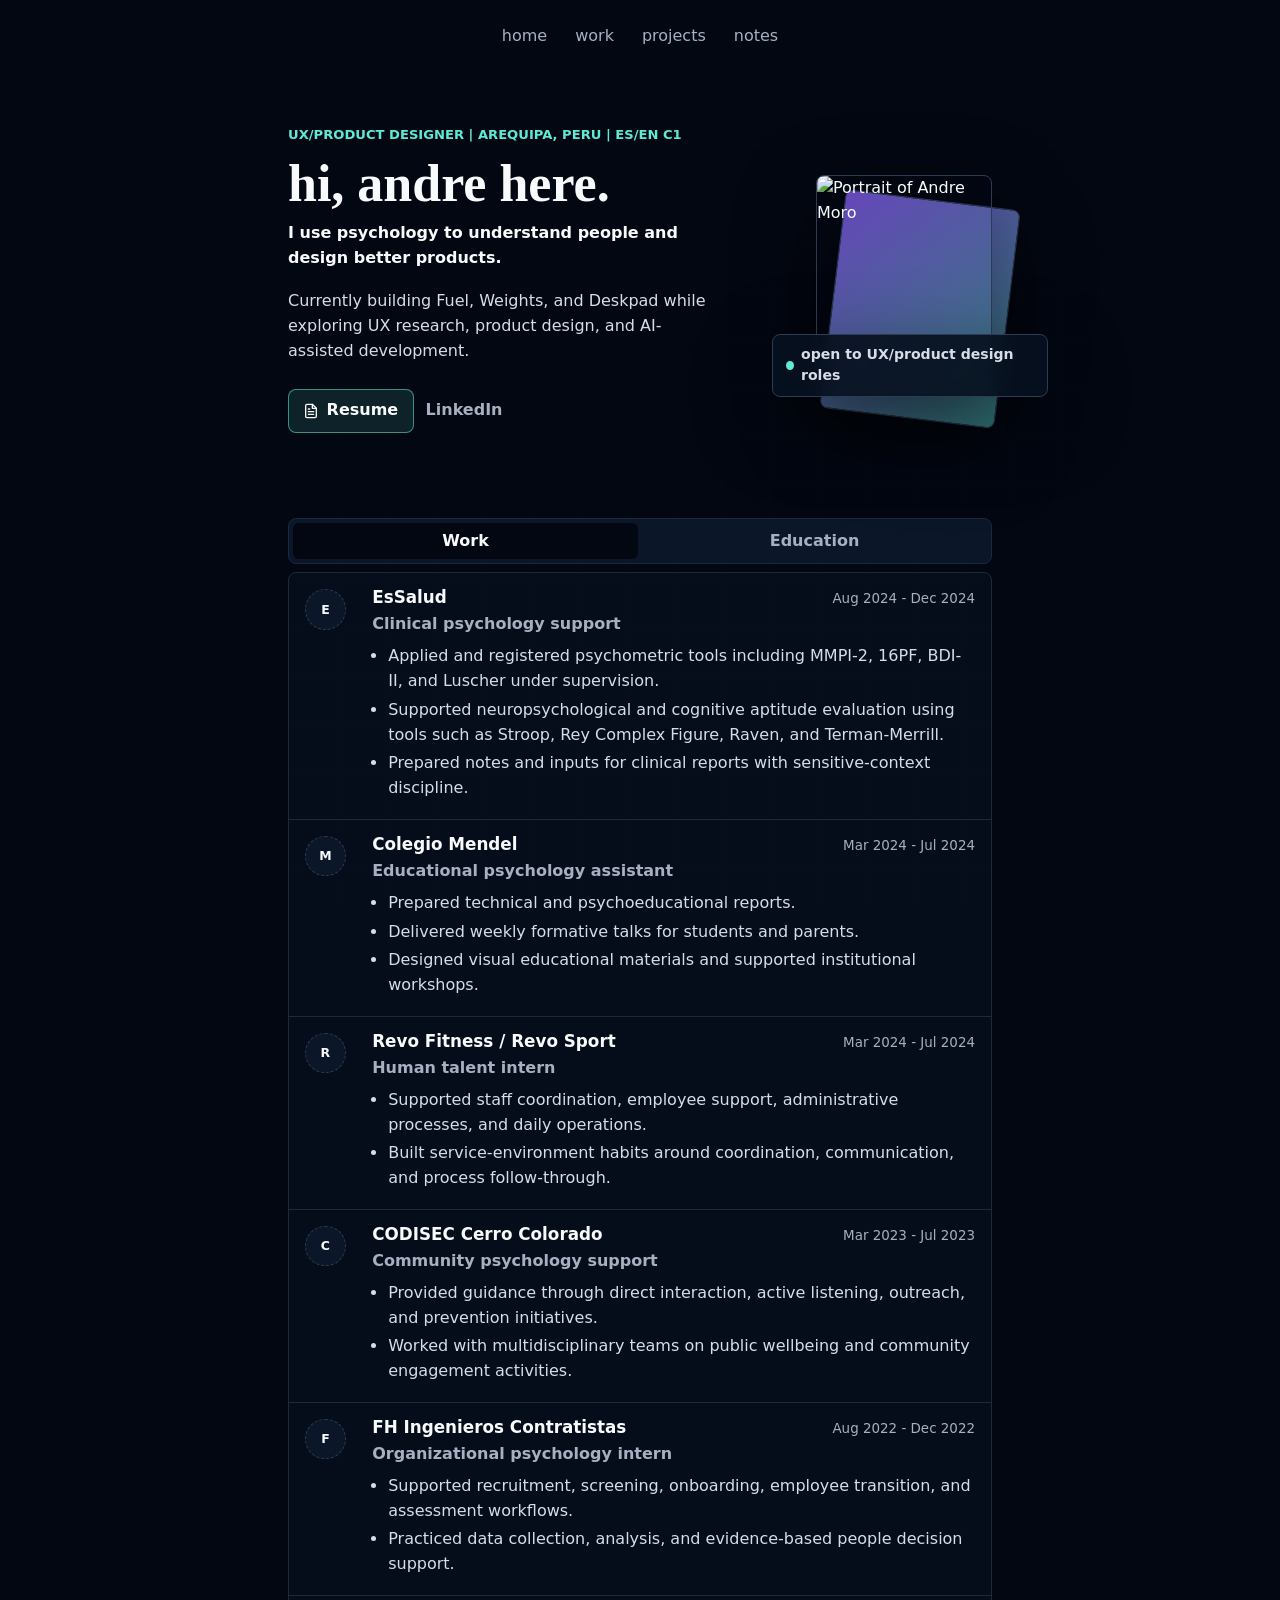
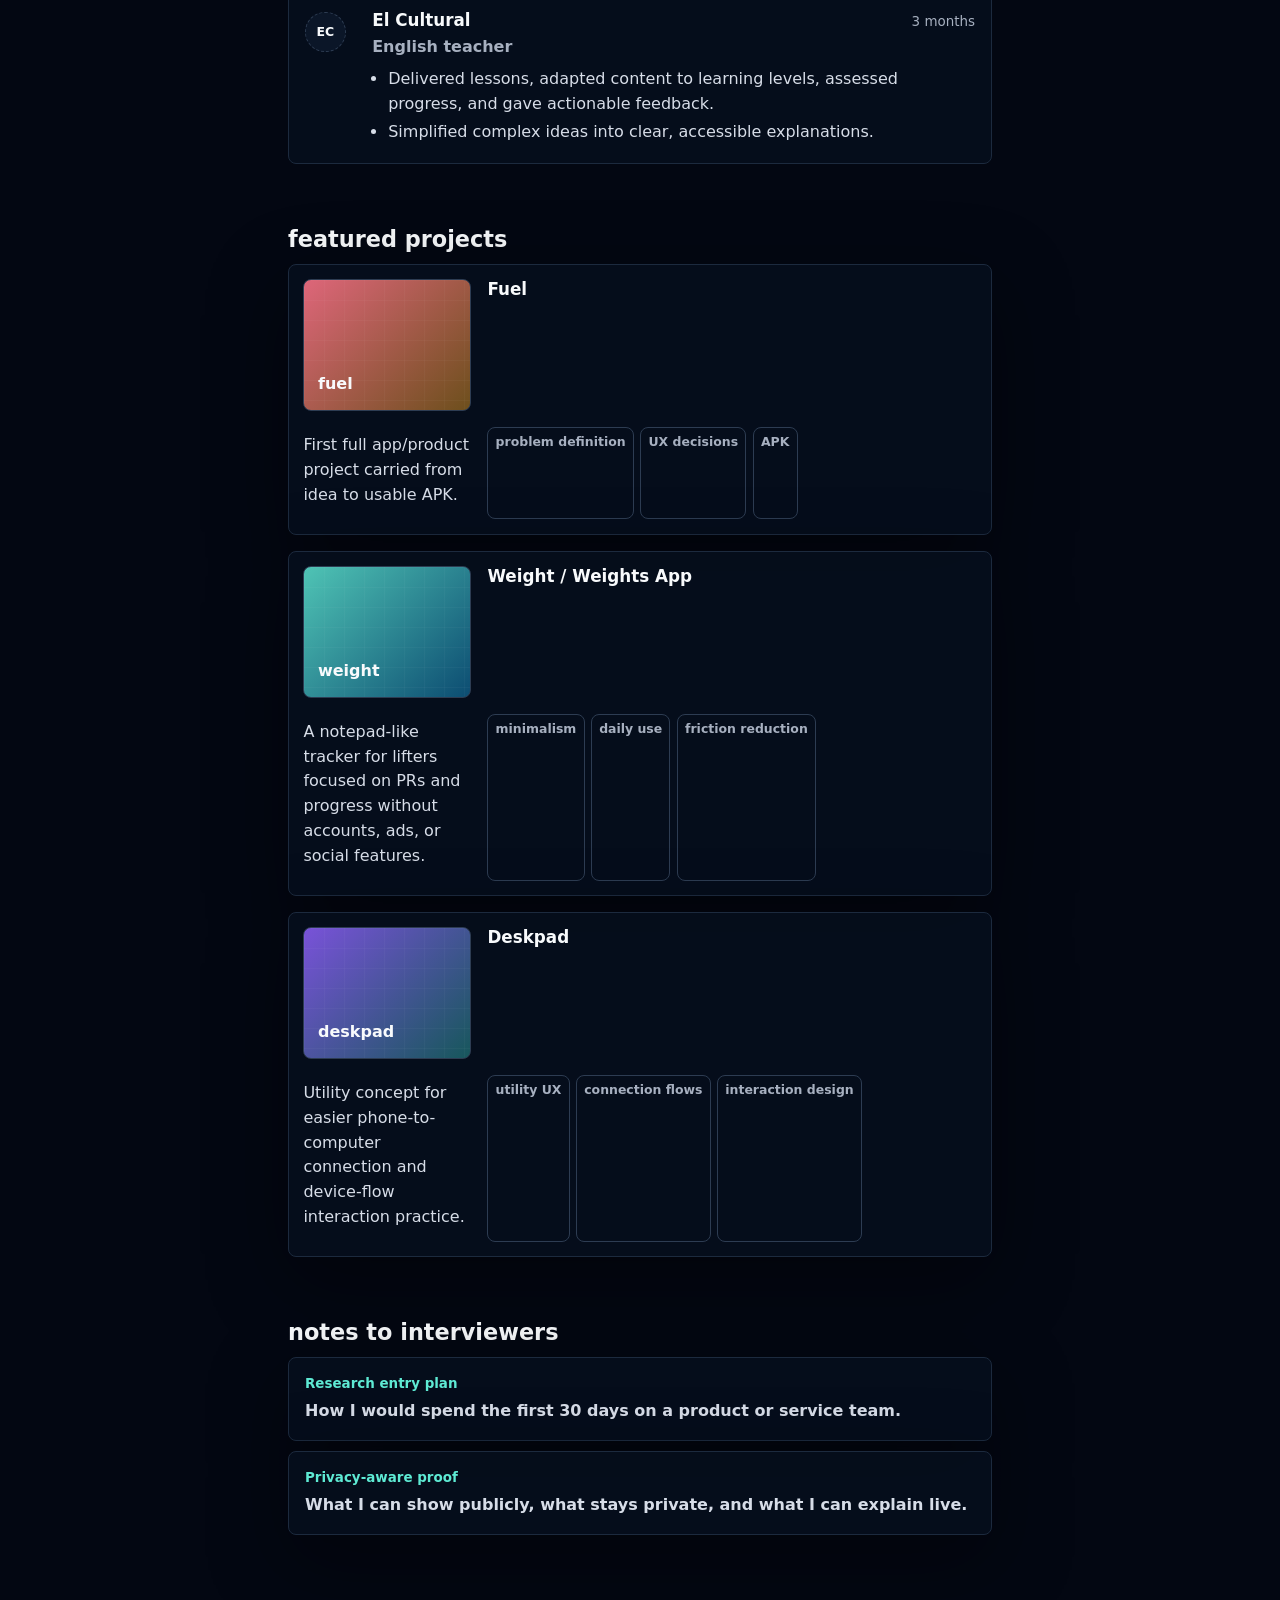
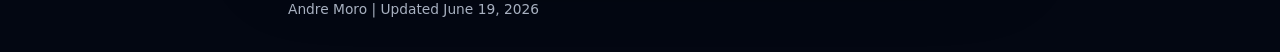
==== index.html @ 4c393759 "Add files via upload" ====
<!doctype html>
<html lang="en">
  <head>
    <meta charset="utf-8" />
    <meta name="viewport" content="width=device-width, initial-scale=1" />
    <title>Andre Moro | UX/Product Designer</title>
    <meta
      name="description"
      content="Andre Moro is a UX/Product Designer who uses psychology to understand people and design better products."
    />
    <meta property="og:title" content="Andre Moro | UX/Product Designer" />
    <meta
      property="og:description"
      content="Applied psychology, psychometrics, people work, and product thinking for clearer research decisions."
    />
    <meta property="og:image" content="assets/andre-moro-profile.png" />
    <link rel="stylesheet" href="styles.css" />
  </head>
  <body>
    <a class="skip-link" href="#main">Skip to content</a>

    <header class="topbar" aria-label="Primary navigation">
      <a href="#home" class="nav-link">home</a>
      <a href="#work" class="nav-link">work</a>
      <a href="#projects" class="nav-link">projects</a>
      <a href="#notes" class="nav-link">notes</a>
    </header>

    <main id="main" class="page-shell">
      <section class="intro" id="home" aria-labelledby="intro-title">
        <div class="intro-copy">
          <p class="tiny-label">UX/Product Designer | Arequipa, Peru | ES/EN C1</p>
          <h1 id="intro-title">hi, andre here.</h1>
          <p class="role-line">
            I use psychology to understand people and design better products.
          </p>
          <p class="intro-text">
            Currently building Fuel, Weights, and Deskpad while exploring UX research, product design, and AI-assisted development.
          </p>

          <div class="link-row" aria-label="Primary links">
            <a class="pill primary" href="docs/andre-moro-cv-behavioral-ux-research.html">
              <svg class="button-icon" aria-hidden="true" viewBox="0 0 24 24" fill="none" stroke="currentColor" stroke-width="2" stroke-linecap="round" stroke-linejoin="round">
                <path d="M14 2H6a2 2 0 0 0-2 2v16a2 2 0 0 0 2 2h12a2 2 0 0 0 2-2V8z"></path>
                <path d="M14 2v6h6"></path>
                <path d="M16 13H8"></path>
                <path d="M16 17H8"></path>
                <path d="M10 9H8"></path>
              </svg>
              <span>Resume</span>
            </a>
            <a class="icon-link" href="https://pe.linkedin.com/in/a-moro">LinkedIn</a>
          </div>
        </div>

        <div class="visual-stack" aria-label="Portrait of Andre Moro">
          <div class="photo-card ghost-card"></div>
          <img
            class="photo-card main-card"
            src="assets/andre-moro-profile.png"
            alt="Portrait of Andre Moro"
          />
          <div class="status-card">
            <span class="status-dot" aria-hidden="true"></span>
            open to UX/product design roles
          </div>
        </div>
      </section>

      <section class="switch-section" id="work" aria-label="Work and education">
        <div class="segmented" role="tablist" aria-label="Background tabs">
          <button class="segment is-active" type="button" role="tab" aria-selected="true" aria-controls="panel-work" id="tab-work" data-tab="work">
            Work
          </button>
          <button class="segment" type="button" role="tab" aria-selected="false" aria-controls="panel-education" id="tab-education" data-tab="education">
            Education
          </button>
        </div>

        <div class="timeline-panel is-active" id="panel-work" role="tabpanel" aria-labelledby="tab-work" data-panel="work">
          <article class="timeline-item">
            <div class="logo-badge">E</div>
            <div class="item-body">
              <div class="item-topline">
                <h3>EsSalud</h3>
                <span>Aug 2024 - Dec 2024</span>
              </div>
              <p class="item-role">Clinical psychology support</p>
              <ul>
                <li>Applied and registered psychometric tools including MMPI-2, 16PF, BDI-II, and Luscher under supervision.</li>
                <li>Supported neuropsychological and cognitive aptitude evaluation using tools such as Stroop, Rey Complex Figure, Raven, and Terman-Merrill.</li>
                <li>Prepared notes and inputs for clinical reports with sensitive-context discipline.</li>
              </ul>
            </div>
          </article>

          <article class="timeline-item">
            <div class="logo-badge">M</div>
            <div class="item-body">
              <div class="item-topline">
                <h3>Colegio Mendel</h3>
                <span>Mar 2024 - Jul 2024</span>
              </div>
              <p class="item-role">Educational psychology assistant</p>
              <ul>
                <li>Prepared technical and psychoeducational reports.</li>
                <li>Delivered weekly formative talks for students and parents.</li>
                <li>Designed visual educational materials and supported institutional workshops.</li>
              </ul>
            </div>
          </article>

          <article class="timeline-item">
            <div class="logo-badge">R</div>
            <div class="item-body">
              <div class="item-topline">
                <h3>Revo Fitness / Revo Sport</h3>
                <span>Mar 2024 - Jul 2024</span>
              </div>
              <p class="item-role">Human talent intern</p>
              <ul>
                <li>Supported staff coordination, employee support, administrative processes, and daily operations.</li>
                <li>Built service-environment habits around coordination, communication, and process follow-through.</li>
              </ul>
            </div>
          </article>

          <article class="timeline-item">
            <div class="logo-badge">C</div>
            <div class="item-body">
              <div class="item-topline">
                <h3>CODISEC Cerro Colorado</h3>
                <span>Mar 2023 - Jul 2023</span>
              </div>
              <p class="item-role">Community psychology support</p>
              <ul>
                <li>Provided guidance through direct interaction, active listening, outreach, and prevention initiatives.</li>
                <li>Worked with multidisciplinary teams on public wellbeing and community engagement activities.</li>
              </ul>
            </div>
          </article>

          <article class="timeline-item">
            <div class="logo-badge">F</div>
            <div class="item-body">
              <div class="item-topline">
                <h3>FH Ingenieros Contratistas</h3>
                <span>Aug 2022 - Dec 2022</span>
              </div>
              <p class="item-role">Organizational psychology intern</p>
              <ul>
                <li>Supported recruitment, screening, onboarding, employee transition, and assessment workflows.</li>
                <li>Practiced data collection, analysis, and evidence-based people decision support.</li>
              </ul>
            </div>
          </article>

          <article class="timeline-item">
            <div class="logo-badge">EC</div>
            <div class="item-body">
              <div class="item-topline">
                <h3>El Cultural</h3>
                <span>3 months</span>
              </div>
              <p class="item-role">English teacher</p>
              <ul>
                <li>Delivered lessons, adapted content to learning levels, assessed progress, and gave actionable feedback.</li>
                <li>Simplified complex ideas into clear, accessible explanations.</li>
              </ul>
            </div>
          </article>
        </div>

        <div class="timeline-panel" id="panel-education" role="tabpanel" aria-labelledby="tab-education" data-panel="education" hidden>
          <article class="timeline-item">
            <div class="logo-badge">U</div>
            <div class="item-body">
              <div class="item-topline">
                <h3>Universidad Catolica de Santa Maria</h3>
                <span>2020 - 2024</span>
              </div>
              <p class="item-role">Bachelor in Psychology</p>
              <ul>
                <li>Academic base in clinical, educational, organizational, and community psychology.</li>
                <li>Current direction: behavioral research, UX research, people insights, and product research.</li>
              </ul>
            </div>
          </article>

          <article class="timeline-item">
            <div class="logo-badge">MS</div>
            <div class="item-body">
              <div class="item-topline">
                <h3>Microsoft Office Specialist</h3>
                <span>2024 - 2025</span>
              </div>
              <p class="item-role">Excel, Word, PowerPoint Associate</p>
              <ul>
                <li>Certified in Excel 2019, Word 2019, and PowerPoint 2019.</li>
                <li>Useful for reporting, research documentation, operational tracking, and clear presentation.</li>
              </ul>
            </div>
          </article>

          <article class="timeline-item">
            <div class="logo-badge">P</div>
            <div class="item-body">
              <div class="item-topline">
                <h3>Specialized psychology training</h3>
                <span>2023 - 2025</span>
              </div>
              <p class="item-role">Organizational, clinical, educational, and neurocognitive topics</p>
              <ul>
                <li>Workplace motivation and organizational climate, autism psychopedagogical intervention, clinical profiling, international psychology research, entrepreneurship, and neurocognition.</li>
              </ul>
            </div>
          </article>
        </div>
      </section>

      <section class="projects" id="projects" aria-labelledby="projects-title">
        <div class="section-head">
          <h2 id="projects-title">featured projects</h2>
        </div>

        <div class="project-grid">
          <article class="project-card">
            <div class="project-image fuel" aria-hidden="true">
              <span>fuel</span>
            </div>
            <h3>Fuel</h3>
            <p>First full app/product project carried from idea to usable APK.</p>
            <div class="tags">
              <span>problem definition</span>
              <span>UX decisions</span>
              <span>APK</span>
            </div>
          </article>

          <article class="project-card">
            <div class="project-image weight" aria-hidden="true">
              <span>weight</span>
            </div>
            <h3>Weight / Weights App</h3>
            <p>A notepad-like tracker for lifters focused on PRs and progress without accounts, ads, or social features.</p>
            <div class="tags">
              <span>minimalism</span>
              <span>daily use</span>
              <span>friction reduction</span>
            </div>
          </article>

          <article class="project-card">
            <div class="project-image deskpad" aria-hidden="true">
              <span>deskpad</span>
            </div>
            <h3>Deskpad</h3>
            <p>Utility concept for easier phone-to-computer connection and device-flow interaction practice.</p>
            <div class="tags">
              <span>utility UX</span>
              <span>connection flows</span>
              <span>interaction design</span>
            </div>
          </article>
        </div>
      </section>

      <section class="notes" id="notes" aria-labelledby="notes-title">
        <div class="section-head">
          <h2 id="notes-title">notes to interviewers</h2>
        </div>

        <div class="note-list">
          <a class="note" href="docs/first-30-days-research-diagnostic.html">
            <span>Research entry plan</span>
            <strong>How I would spend the first 30 days on a product or service team.</strong>
          </a>
          <a class="note" href="docs/claim-support-matrix.html">
            <span>Privacy-aware proof</span>
            <strong>What I can show publicly, what stays private, and what I can explain live.</strong>
          </a>
        </div>
      </section>

    </main>

    <footer class="footer">
      <p>Andre Moro | Updated June 19, 2026</p>
    </footer>

    <script src="script.js"></script>
  </body>
</html>
---- styles.css ----
:root {
  color-scheme: dark;
  --bg: #030712;
  --panel: #07111f;
  --panel-2: #0b1628;
  --line: #1c2a3e;
  --line-strong: #2d3c52;
  --text: #f8fafc;
  --muted: #a7b0c0;
  --soft: #d7dde8;
  --accent: #5eead4;
  --accent-2: #f59e0b;
  --accent-3: #8b5cf6;
  --danger: #fb7185;
  --shadow: 0 24px 80px rgba(0, 0, 0, 0.42);
}

* {
  box-sizing: border-box;
}

html {
  scroll-behavior: smooth;
}

body {
  margin: 0;
  background:
    linear-gradient(180deg, rgba(3, 7, 18, 0.92), rgba(3, 7, 18, 1) 38rem),
    var(--bg);
  color: var(--text);
  font-family:
    Inter, ui-sans-serif, system-ui, -apple-system, BlinkMacSystemFont, "Segoe UI", sans-serif;
  line-height: 1.55;
  letter-spacing: 0;
  overflow-x: hidden;
}

body::before {
  content: "";
  position: fixed;
  inset: 0;
  z-index: -1;
  opacity: 0.08;
  background-image:
    linear-gradient(rgba(255, 255, 255, 0.12) 1px, transparent 1px),
    linear-gradient(90deg, rgba(255, 255, 255, 0.12) 1px, transparent 1px);
  background-size: 48px 48px;
}

img {
  display: block;
  max-width: 100%;
}

a {
  color: inherit;
  text-decoration-thickness: 1px;
  text-underline-offset: 0.22em;
}

.skip-link {
  position: absolute;
  left: 1rem;
  top: -10rem;
  z-index: 50;
  padding: 0.7rem 0.9rem;
  border: 1px solid var(--line-strong);
  border-radius: 8px;
  background: var(--panel);
}

.skip-link:focus {
  top: 1rem;
}

.topbar {
  display: flex;
  gap: 1.75rem;
  align-items: center;
  justify-content: center;
  min-height: 72px;
  padding: 1rem;
  color: var(--muted);
  font-size: 1rem;
}

.nav-link {
  text-decoration: none;
}

.nav-link:hover,
.nav-link:focus-visible {
  color: var(--text);
}

.page-shell {
  width: min(704px, calc(100% - 2rem));
  margin: 0 auto;
  padding: 2rem 0 4rem;
}

.intro {
  display: grid;
  grid-template-columns: minmax(0, 1fr) 220px;
  gap: 4rem;
  align-items: center;
  min-height: 350px;
}

.tiny-label {
  margin: 0 0 0.75rem;
  color: var(--accent);
  font-size: 0.82rem;
  font-weight: 800;
  text-transform: uppercase;
}

h1,
h2,
h3,
p,
li {
  overflow-wrap: anywhere;
}

h1,
h2,
h3 {
  margin: 0;
  letter-spacing: 0;
  line-height: 1.05;
}

h1 {
  font-family: Georgia, "Times New Roman", serif;
  font-size: 3.25rem;
  font-weight: 800;
}

h2 {
  font-size: 1.4rem;
}

h3 {
  font-size: 1.05rem;
}

.role-line {
  margin: 0.6rem 0 1.15rem;
  color: var(--text);
  font-weight: 800;
}

.intro-text {
  max-width: 36rem;
  margin: 0 0 1rem;
  color: var(--soft);
}

.link-row {
  display: flex;
  flex-wrap: wrap;
  align-items: center;
  gap: 0.75rem;
  margin-top: 1.55rem;
}

.pill,
.icon-link,
.quiet-link {
  display: inline-flex;
  align-items: center;
  justify-content: center;
  min-height: 40px;
  border-radius: 8px;
  font-weight: 800;
  text-decoration: none;
}

.pill {
  gap: 0.45rem;
  padding: 0.55rem 0.9rem;
  border: 1px solid var(--line-strong);
  background: var(--panel);
}

.button-icon {
  flex: 0 0 auto;
  width: 1rem;
  height: 1rem;
}

.pill.primary {
  border-color: rgba(94, 234, 212, 0.55);
  background: rgba(94, 234, 212, 0.12);
  color: var(--text);
  transition:
    background-color 160ms ease,
    border-color 160ms ease,
    box-shadow 160ms ease,
    transform 160ms ease;
}

.pill.primary:hover,
.pill.primary:focus-visible {
  border-color: rgba(94, 234, 212, 0.95);
  background: rgba(94, 234, 212, 0.18);
  box-shadow:
    0 0 0 1px rgba(94, 234, 212, 0.2),
    0 0 22px rgba(94, 234, 212, 0.42);
  transform: translateY(-1px);
}

.icon-link {
  color: var(--muted);
}

.icon-link:hover,
.icon-link:focus-visible,
.quiet-link:hover,
.quiet-link:focus-visible {
  color: var(--text);
}

.visual-stack {
  position: relative;
  min-height: 220px;
}

.photo-card {
  position: absolute;
  width: 176px;
  height: 220px;
  border: 1px solid var(--line-strong);
  border-radius: 8px;
  box-shadow: var(--shadow);
}

.main-card {
  right: 0;
  top: 0.4rem;
  object-fit: cover;
  object-position: center 28%;
}

.ghost-card {
  right: -16px;
  top: 30px;
  background:
    linear-gradient(135deg, rgba(139, 92, 246, 0.7), rgba(94, 234, 212, 0.48)),
    var(--panel-2);
  transform: rotate(7deg);
}

.status-card {
  position: absolute;
  right: -56px;
  bottom: -8px;
  display: inline-flex;
  align-items: center;
  gap: 0.45rem;
  min-height: 40px;
  padding: 0.55rem 0.8rem;
  border: 1px solid var(--line-strong);
  border-radius: 8px;
  background: rgba(7, 17, 31, 0.92);
  color: var(--soft);
  font-size: 0.88rem;
  font-weight: 800;
  box-shadow: var(--shadow);
  backdrop-filter: blur(12px);
}

.status-dot {
  width: 0.55rem;
  height: 0.55rem;
  border-radius: 50%;
  background: var(--accent);
}

.switch-section,
.projects,
.notes {
  margin-top: 4rem;
}

.section-head {
  display: flex;
  align-items: end;
  justify-content: space-between;
  gap: 1rem;
  margin-bottom: 0.8rem;
}

.section-head p {
  margin: 0.35rem 0 0;
  color: var(--muted);
  font-size: 0.92rem;
}

.quiet-link {
  min-height: auto;
  color: var(--muted);
  font-size: 0.9rem;
}

.segmented {
  display: grid;
  grid-template-columns: 1fr 1fr;
  gap: 0.25rem;
  padding: 0.25rem;
  border: 1px solid var(--line);
  border-radius: 8px;
  background: var(--panel-2);
}

.segment {
  min-height: 36px;
  border: 0;
  border-radius: 6px;
  background: transparent;
  color: var(--muted);
  cursor: pointer;
  font: inherit;
  font-weight: 800;
}

.segment.is-active {
  background: var(--bg);
  color: var(--text);
}

.timeline-panel {
  margin-top: 0.5rem;
  border: 1px solid var(--line);
  border-radius: 8px;
  background: rgba(7, 17, 31, 0.74);
  overflow: hidden;
}

.timeline-item {
  display: grid;
  grid-template-columns: 3.2rem minmax(0, 1fr);
  gap: 1rem;
  padding: 1rem 1rem 1.1rem;
  border-bottom: 1px solid var(--line);
}

.timeline-item:last-child {
  border-bottom: 0;
}

.logo-badge {
  display: grid;
  place-items: center;
  width: 2.55rem;
  height: 2.55rem;
  border: 1px dashed var(--line-strong);
  border-radius: 50%;
  background: var(--panel-2);
  color: var(--text);
  font-size: 0.78rem;
  font-weight: 850;
}

.item-topline {
  display: flex;
  justify-content: space-between;
  gap: 1rem;
}

.item-topline span {
  color: var(--muted);
  flex: 0 0 auto;
  font-size: 0.84rem;
}

.item-role {
  margin: 0.15rem 0 0.45rem;
  color: var(--muted);
  font-weight: 800;
}

ul {
  margin: 0.4rem 0 0;
  padding-left: 1rem;
  color: var(--soft);
}

li + li {
  margin-top: 0.25rem;
}

.project-grid {
  display: grid;
  gap: 1rem;
}

.project-card,
.note {
  border: 1px solid var(--line);
  border-radius: 8px;
  background: rgba(7, 17, 31, 0.74);
  box-shadow: var(--shadow);
}

.project-card {
  display: grid;
  grid-template-columns: 168px minmax(0, 1fr);
  gap: 1rem;
  padding: 0.9rem;
}

.project-card h3 {
  margin-top: 0.1rem;
}

.project-card p {
  margin: 0.35rem 0 0.75rem;
  color: var(--soft);
}

.project-image {
  position: relative;
  display: grid;
  place-items: end start;
  min-height: 132px;
  padding: 0.85rem;
  border: 1px solid var(--line-strong);
  border-radius: 8px;
  overflow: hidden;
}

.project-image::before {
  content: "";
  position: absolute;
  inset: 0;
  background-image:
    linear-gradient(rgba(255, 255, 255, 0.14) 1px, transparent 1px),
    linear-gradient(90deg, rgba(255, 255, 255, 0.14) 1px, transparent 1px);
  background-size: 20px 20px;
  opacity: 0.23;
}

.project-image span {
  position: relative;
  font-weight: 900;
  text-transform: lowercase;
}

.fuel {
  background:
    linear-gradient(135deg, rgba(251, 113, 133, 0.88), rgba(245, 158, 11, 0.42)),
    var(--panel-2);
}

.weight {
  background:
    linear-gradient(135deg, rgba(94, 234, 212, 0.82), rgba(14, 165, 233, 0.38)),
    var(--panel-2);
}

.deskpad {
  background:
    linear-gradient(135deg, rgba(139, 92, 246, 0.86), rgba(45, 212, 191, 0.34)),
    var(--panel-2);
}

.tags {
  display: flex;
  flex-wrap: wrap;
  gap: 0.4rem;
}

.tags span {
  padding: 0.24rem 0.45rem;
  border: 1px solid var(--line-strong);
  border-radius: 8px;
  color: var(--muted);
  font-size: 0.78rem;
  font-weight: 800;
}

.note-list {
  display: grid;
  gap: 0.65rem;
}

.note {
  display: grid;
  gap: 0.25rem;
  padding: 1rem;
  text-decoration: none;
}

.note span {
  color: var(--accent);
  font-size: 0.84rem;
  font-weight: 800;
}

.note strong {
  color: var(--soft);
}

.footer {
  width: min(704px, calc(100% - 2rem));
  margin: 0 auto;
  padding: 0 0 2rem;
  color: var(--muted);
  font-size: 0.86rem;
}

.footer p {
  margin: 0;
}

.mobile-only {
  display: none;
}

@media (max-width: 760px) {
  .topbar {
    justify-content: flex-start;
    gap: 1.2rem;
    overflow-x: auto;
    padding-inline: 2rem;
  }

  .page-shell {
    padding-top: 1rem;
  }

  .intro {
    display: flex;
    flex-direction: column-reverse;
    align-items: flex-start;
    gap: 2rem;
    width: 100%;
    min-width: 0;
  }

  .intro-copy,
  .intro-text,
  .role-line {
    width: 100%;
    max-width: 100%;
    min-width: 0;
  }

  .visual-stack {
    width: 100%;
    min-height: 260px;
  }

  .main-card {
    left: 0;
    right: auto;
    width: 176px;
    height: 220px;
  }

  .ghost-card {
    left: 18px;
    right: auto;
  }

  .status-card {
    left: 4rem;
    right: auto;
    bottom: 0;
  }

  h1 {
    font-size: 2.95rem;
  }

  .project-card {
    grid-template-columns: 1fr;
  }

  .section-head {
    align-items: flex-start;
    flex-direction: column;
    gap: 0.35rem;
  }

}

@media (max-width: 480px) {
  .topbar {
    padding-inline: 2rem;
  }

  .page-shell,
  .footer {
    width: calc(100vw - 64px);
    max-width: calc(100vw - 64px);
    margin-left: 32px;
    margin-right: 32px;
  }

  .intro-copy,
  .intro-copy *,
  .section-head,
  .section-head *,
  .item-body,
  .item-body *,
  .project-card,
  .project-card *,
  .note,
  .note * {
    max-width: 100%;
  }

  .intro-text,
  .role-line {
    width: calc(100vw - 96px);
    max-width: calc(100vw - 96px);
  }

  .intro-copy {
    width: calc(100vw - 96px);
    max-width: calc(100vw - 96px);
    min-width: 0;
  }

  h1 {
    max-width: calc(100vw - 96px);
  }

  .visual-stack {
    max-width: 100%;
    overflow: visible;
  }

  .status-card {
    left: 2rem;
    max-width: calc(100vw - 4rem);
    white-space: normal;
  }

  h1 {
    font-size: 2.55rem;
  }

  .item-topline {
    flex-direction: column;
    gap: 0.15rem;
  }

  .mobile-only {
    display: inline;
  }

  .timeline-item {
    grid-template-columns: 2.65rem minmax(0, 1fr);
    padding: 0.9rem;
  }

  .logo-badge {
    width: 2.25rem;
    height: 2.25rem;
  }
}
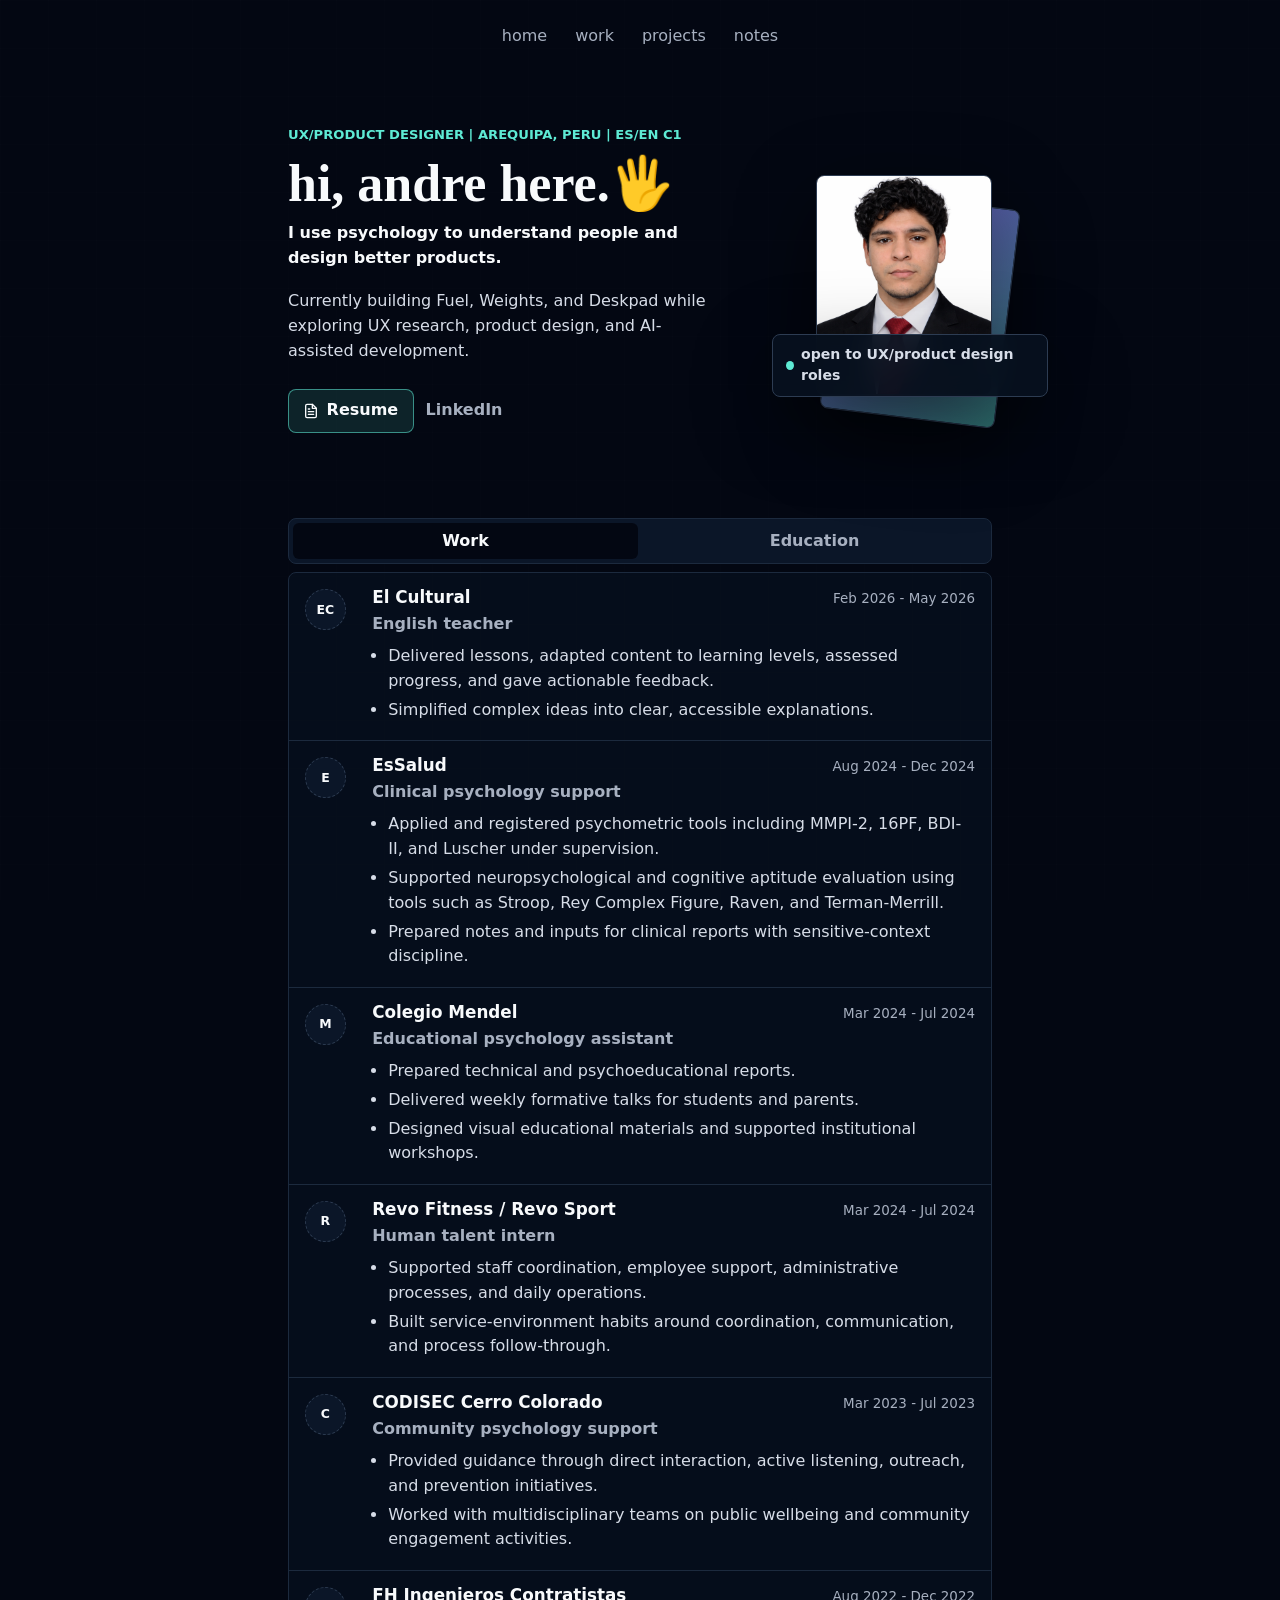
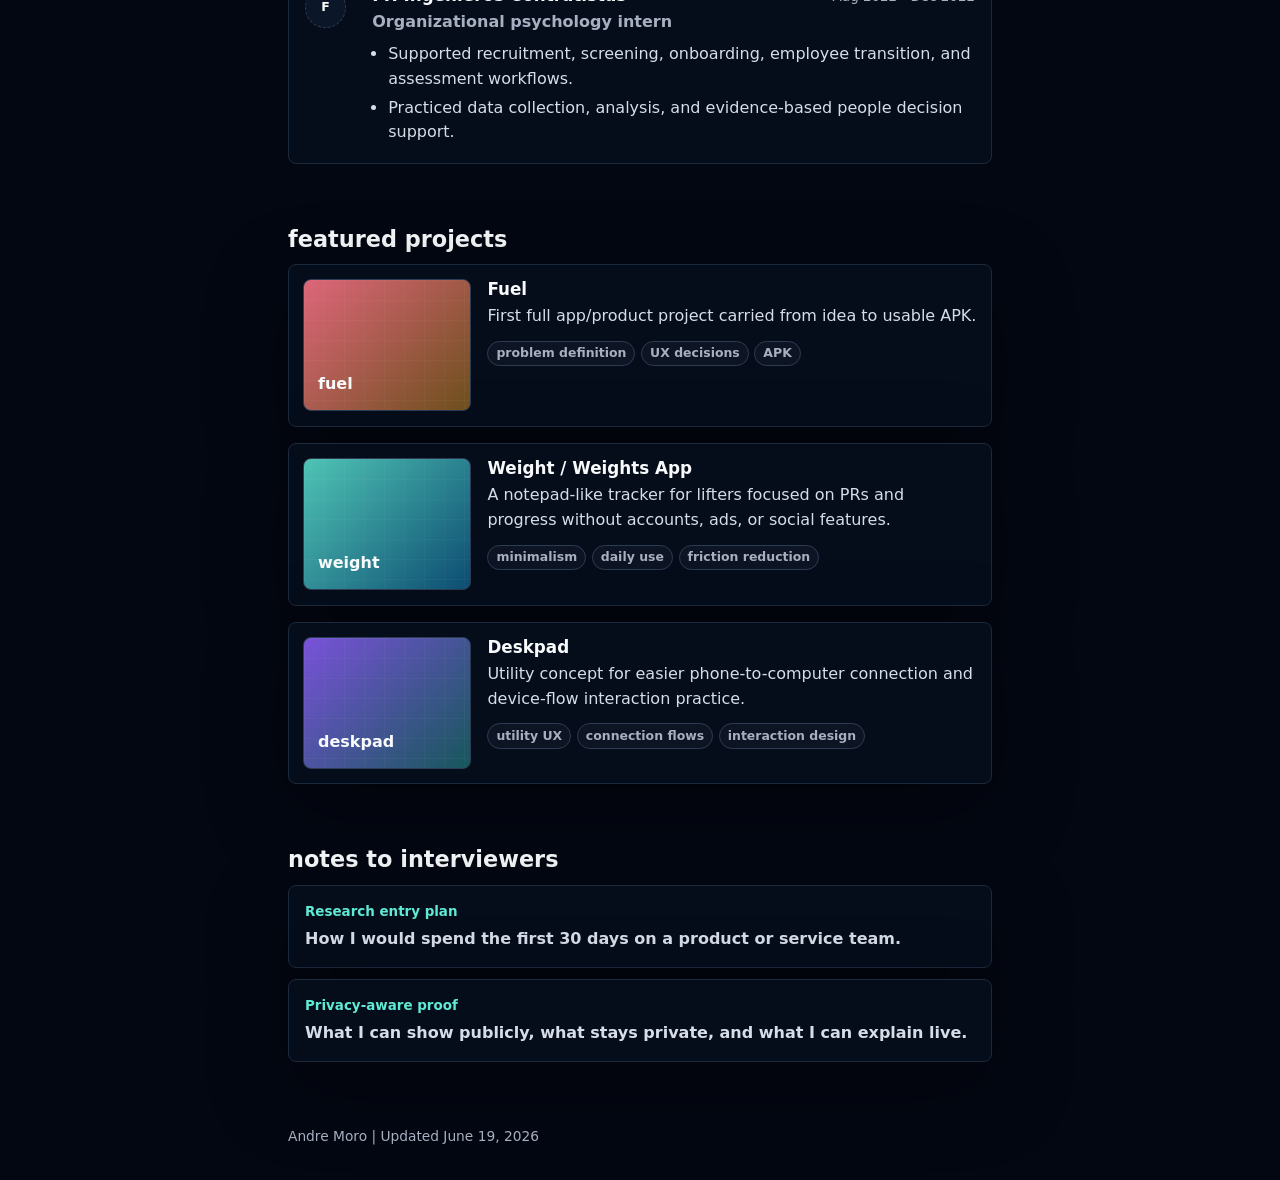
==== commit 8ddb617b: "Add files via upload" ====
--- a/index.html
+++ b/index.html
@@ -30,7 +30,7 @@
       <section class="intro" id="home" aria-labelledby="intro-title">
         <div class="intro-copy">
           <p class="tiny-label">UX/Product Designer | Arequipa, Peru | ES/EN C1</p>
-          <h1 id="intro-title">hi, andre here.</h1>
+          <h1 id="intro-title">hi, andre here.🖐️</h1>
           <p class="role-line">
             I use psychology to understand people and design better products.
           </p>
@@ -79,6 +79,21 @@
 
         <div class="timeline-panel is-active" id="panel-work" role="tabpanel" aria-labelledby="tab-work" data-panel="work">
           <article class="timeline-item">
+            <div class="logo-badge">EC</div>
+            <div class="item-body">
+              <div class="item-topline">
+                <h3>El Cultural</h3>
+                <span>Feb 2026 - May 2026</span>
+              </div>
+              <p class="item-role">English teacher</p>
+              <ul>
+                <li>Delivered lessons, adapted content to learning levels, assessed progress, and gave actionable feedback.</li>
+                <li>Simplified complex ideas into clear, accessible explanations.</li>
+              </ul>
+            </div>
+          </article>
+
+          <article class="timeline-item">
             <div class="logo-badge">E</div>
             <div class="item-body">
               <div class="item-topline">
@@ -155,20 +170,6 @@
             </div>
           </article>
 
-          <article class="timeline-item">
-            <div class="logo-badge">EC</div>
-            <div class="item-body">
-              <div class="item-topline">
-                <h3>El Cultural</h3>
-                <span>3 months</span>
-              </div>
-              <p class="item-role">English teacher</p>
-              <ul>
-                <li>Delivered lessons, adapted content to learning levels, assessed progress, and gave actionable feedback.</li>
-                <li>Simplified complex ideas into clear, accessible explanations.</li>
-              </ul>
-            </div>
-          </article>
         </div>
 
         <div class="timeline-panel" id="panel-education" role="tabpanel" aria-labelledby="tab-education" data-panel="education" hidden>
@@ -228,12 +229,14 @@
             <div class="project-image fuel" aria-hidden="true">
               <span>fuel</span>
             </div>
-            <h3>Fuel</h3>
-            <p>First full app/product project carried from idea to usable APK.</p>
-            <div class="tags">
-              <span>problem definition</span>
-              <span>UX decisions</span>
-              <span>APK</span>
+            <div class="project-content">
+              <h3>Fuel</h3>
+              <p>First full app/product project carried from idea to usable APK.</p>
+              <div class="tags">
+                <span>problem definition</span>
+                <span>UX decisions</span>
+                <span>APK</span>
+              </div>
             </div>
           </article>
 
@@ -241,12 +244,14 @@
             <div class="project-image weight" aria-hidden="true">
               <span>weight</span>
             </div>
-            <h3>Weight / Weights App</h3>
-            <p>A notepad-like tracker for lifters focused on PRs and progress without accounts, ads, or social features.</p>
-            <div class="tags">
-              <span>minimalism</span>
-              <span>daily use</span>
-              <span>friction reduction</span>
+            <div class="project-content">
+              <h3>Weight / Weights App</h3>
+              <p>A notepad-like tracker for lifters focused on PRs and progress without accounts, ads, or social features.</p>
+              <div class="tags">
+                <span>minimalism</span>
+                <span>daily use</span>
+                <span>friction reduction</span>
+              </div>
             </div>
           </article>
 
@@ -254,12 +259,14 @@
             <div class="project-image deskpad" aria-hidden="true">
               <span>deskpad</span>
             </div>
-            <h3>Deskpad</h3>
-            <p>Utility concept for easier phone-to-computer connection and device-flow interaction practice.</p>
-            <div class="tags">
-              <span>utility UX</span>
-              <span>connection flows</span>
-              <span>interaction design</span>
+            <div class="project-content">
+              <h3>Deskpad</h3>
+              <p>Utility concept for easier phone-to-computer connection and device-flow interaction practice.</p>
+              <div class="tags">
+                <span>utility UX</span>
+                <span>connection flows</span>
+                <span>interaction design</span>
+              </div>
             </div>
           </article>
         </div>
--- a/styles.css
+++ b/styles.css
@@ -412,6 +412,10 @@
   padding: 0.9rem;
 }
 
+.project-content {
+  min-width: 0;
+}
+
 .project-card h3 {
   margin-top: 0.1rem;
 }
@@ -470,16 +474,24 @@
 .tags {
   display: flex;
   flex-wrap: wrap;
-  gap: 0.4rem;
+  align-items: center;
+  gap: 0.35rem;
 }
 
 .tags span {
-  padding: 0.24rem 0.45rem;
+  display: inline-flex;
+  align-items: center;
+  justify-content: center;
+  padding: 0.28rem 0.5rem;
   border: 1px solid var(--line-strong);
-  border-radius: 8px;
+  border-radius: 999px;
+  background: rgba(148, 163, 184, 0.05);
   color: var(--muted);
   font-size: 0.78rem;
   font-weight: 800;
+  line-height: 1.15;
+  max-width: 100%;
+  white-space: nowrap;
 }
 
 .note-list {
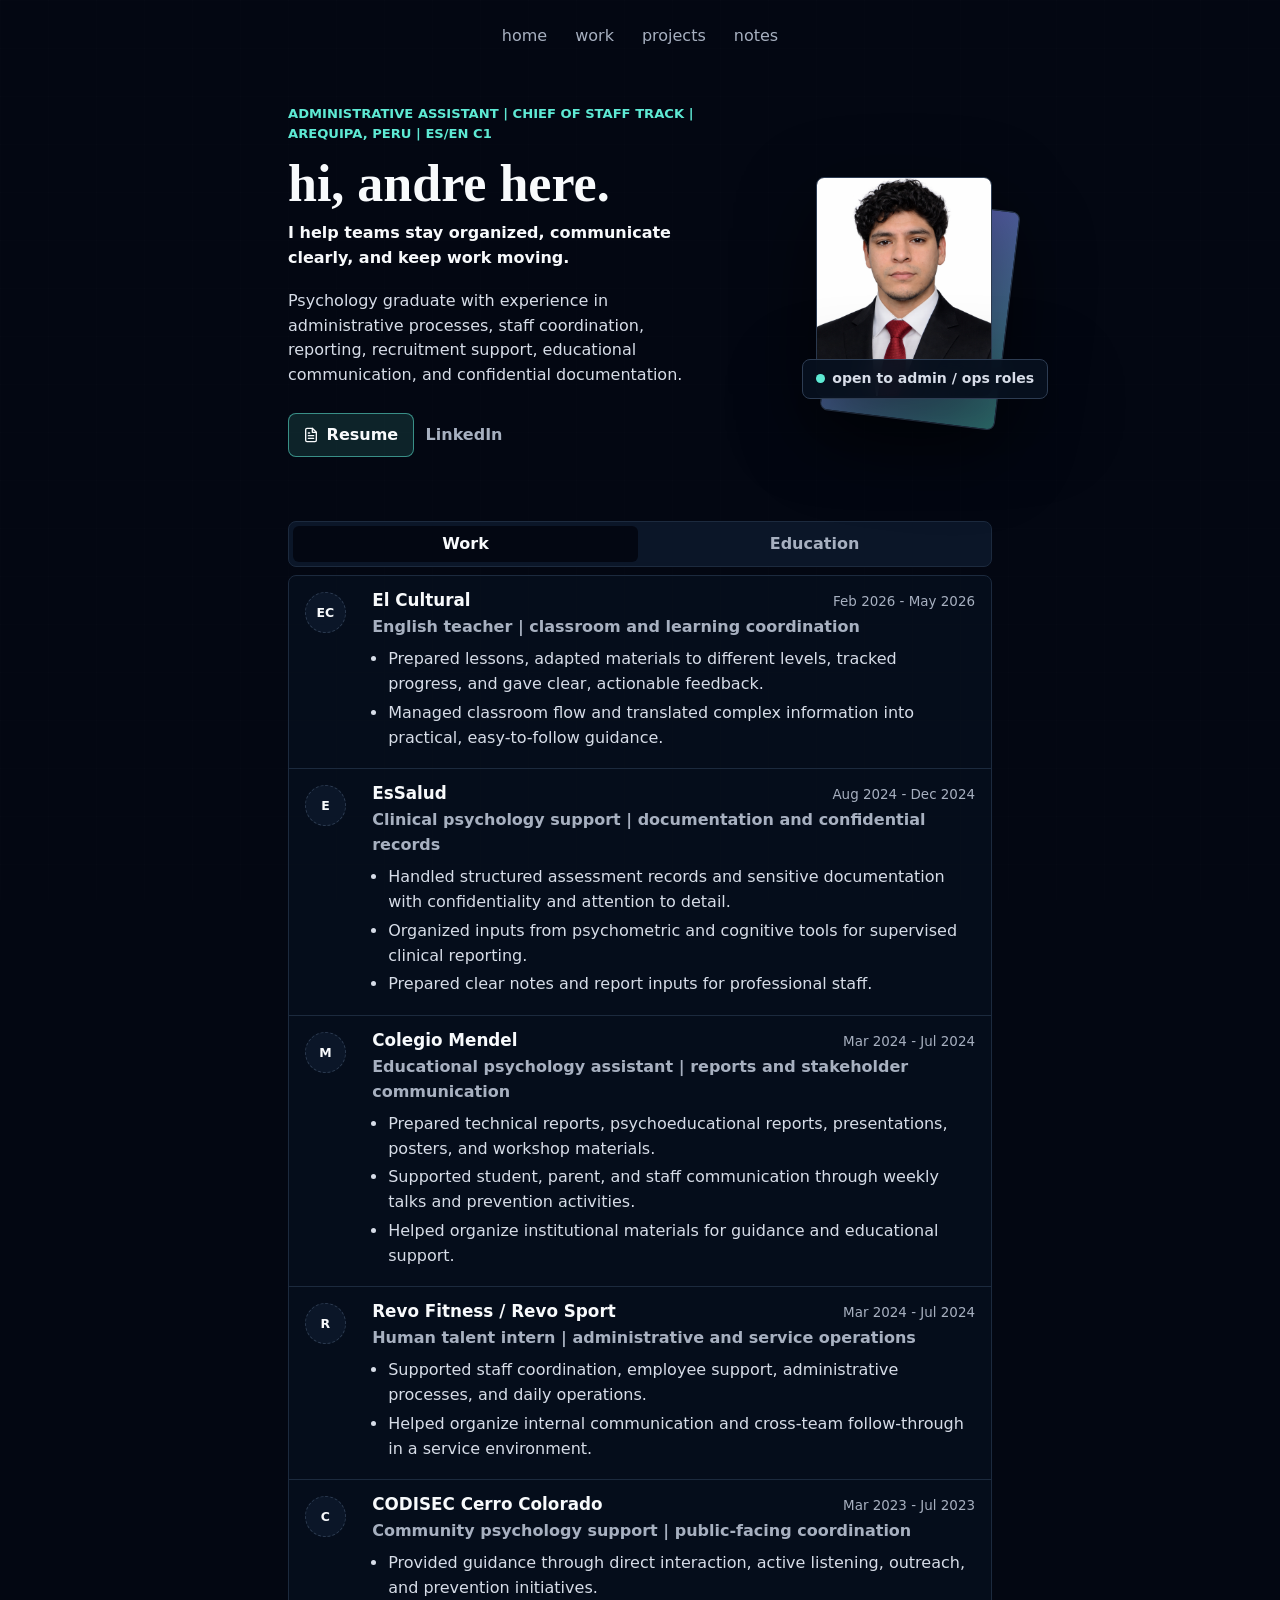
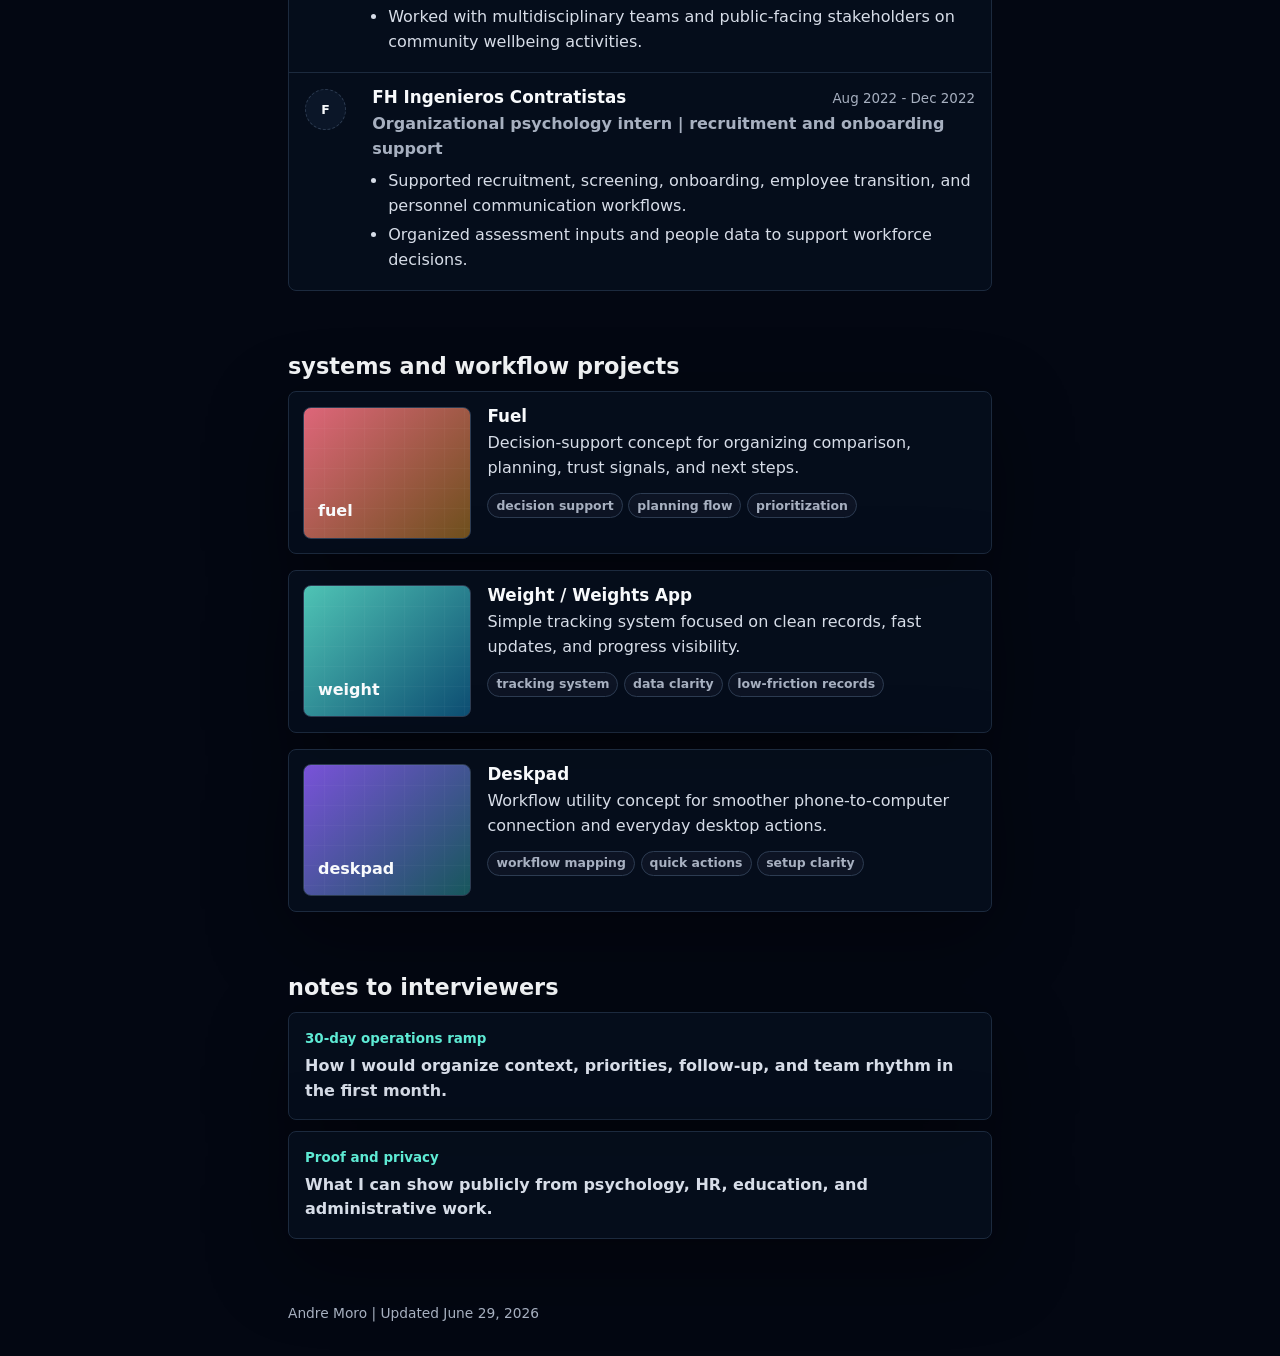
==== commit c3ebc8b9: "Add files via upload" ====
--- a/index.html
+++ b/index.html
@@ -3,15 +3,15 @@
   <head>
     <meta charset="utf-8" />
     <meta name="viewport" content="width=device-width, initial-scale=1" />
-    <title>Andre Moro | UX/Product Designer</title>
+    <title>Andre Moro | Administrative Assistant / Chief of Staff Track</title>
     <meta
       name="description"
-      content="Andre Moro is a UX/Product Designer who uses psychology to understand people and design better products."
+      content="Andre Moro is an administrative and operations support candidate with a psychology background, reporting discipline, people operations exposure, and English C1."
     />
-    <meta property="og:title" content="Andre Moro | UX/Product Designer" />
+    <meta property="og:title" content="Andre Moro | Administrative Assistant / Chief of Staff Track" />
     <meta
       property="og:description"
-      content="Applied psychology, psychometrics, people work, and product thinking for clearer research decisions."
+      content="Administrative support, people operations, reporting, coordination, and clear follow-through for busy teams."
     />
     <meta property="og:image" content="assets/andre-moro-profile.png" />
     <link rel="stylesheet" href="styles.css" />
@@ -29,17 +29,17 @@
     <main id="main" class="page-shell">
       <section class="intro" id="home" aria-labelledby="intro-title">
         <div class="intro-copy">
-          <p class="tiny-label">UX/Product Designer | Arequipa, Peru | ES/EN C1</p>
-          <h1 id="intro-title">hi, andre here.🖐️</h1>
+          <p class="tiny-label">Administrative Assistant | Chief of Staff Track | Arequipa, Peru | ES/EN C1</p>
+          <h1 id="intro-title">hi, andre here.</h1>
           <p class="role-line">
-            I use psychology to understand people and design better products.
+            I help teams stay organized, communicate clearly, and keep work moving.
           </p>
           <p class="intro-text">
-            Currently building Fuel, Weights, and Deskpad while exploring UX research, product design, and AI-assisted development.
+            Psychology graduate with experience in administrative processes, staff coordination, reporting, recruitment support, educational communication, and confidential documentation.
           </p>
 
           <div class="link-row" aria-label="Primary links">
-            <a class="pill primary" href="docs/andre-moro-cv-behavioral-ux-research.html">
+            <a class="pill primary" href="docs/andre-moro-cv-admin-chief-of-staff.html">
               <svg class="button-icon" aria-hidden="true" viewBox="0 0 24 24" fill="none" stroke="currentColor" stroke-width="2" stroke-linecap="round" stroke-linejoin="round">
                 <path d="M14 2H6a2 2 0 0 0-2 2v16a2 2 0 0 0 2 2h12a2 2 0 0 0 2-2V8z"></path>
                 <path d="M14 2v6h6"></path>
@@ -62,7 +62,7 @@
           />
           <div class="status-card">
             <span class="status-dot" aria-hidden="true"></span>
-            open to UX/product design roles
+            open to admin / ops roles
           </div>
         </div>
       </section>
@@ -85,10 +85,10 @@
                 <h3>El Cultural</h3>
                 <span>Feb 2026 - May 2026</span>
               </div>
-              <p class="item-role">English teacher</p>
-              <ul>
-                <li>Delivered lessons, adapted content to learning levels, assessed progress, and gave actionable feedback.</li>
-                <li>Simplified complex ideas into clear, accessible explanations.</li>
+              <p class="item-role">English teacher | classroom and learning coordination</p>
+              <ul>
+                <li>Prepared lessons, adapted materials to different levels, tracked progress, and gave clear, actionable feedback.</li>
+                <li>Managed classroom flow and translated complex information into practical, easy-to-follow guidance.</li>
               </ul>
             </div>
           </article>
@@ -100,11 +100,11 @@
                 <h3>EsSalud</h3>
                 <span>Aug 2024 - Dec 2024</span>
               </div>
-              <p class="item-role">Clinical psychology support</p>
-              <ul>
-                <li>Applied and registered psychometric tools including MMPI-2, 16PF, BDI-II, and Luscher under supervision.</li>
-                <li>Supported neuropsychological and cognitive aptitude evaluation using tools such as Stroop, Rey Complex Figure, Raven, and Terman-Merrill.</li>
-                <li>Prepared notes and inputs for clinical reports with sensitive-context discipline.</li>
+              <p class="item-role">Clinical psychology support | documentation and confidential records</p>
+              <ul>
+                <li>Handled structured assessment records and sensitive documentation with confidentiality and attention to detail.</li>
+                <li>Organized inputs from psychometric and cognitive tools for supervised clinical reporting.</li>
+                <li>Prepared clear notes and report inputs for professional staff.</li>
               </ul>
             </div>
           </article>
@@ -116,11 +116,11 @@
                 <h3>Colegio Mendel</h3>
                 <span>Mar 2024 - Jul 2024</span>
               </div>
-              <p class="item-role">Educational psychology assistant</p>
-              <ul>
-                <li>Prepared technical and psychoeducational reports.</li>
-                <li>Delivered weekly formative talks for students and parents.</li>
-                <li>Designed visual educational materials and supported institutional workshops.</li>
+              <p class="item-role">Educational psychology assistant | reports and stakeholder communication</p>
+              <ul>
+                <li>Prepared technical reports, psychoeducational reports, presentations, posters, and workshop materials.</li>
+                <li>Supported student, parent, and staff communication through weekly talks and prevention activities.</li>
+                <li>Helped organize institutional materials for guidance and educational support.</li>
               </ul>
             </div>
           </article>
@@ -132,10 +132,10 @@
                 <h3>Revo Fitness / Revo Sport</h3>
                 <span>Mar 2024 - Jul 2024</span>
               </div>
-              <p class="item-role">Human talent intern</p>
+              <p class="item-role">Human talent intern | administrative and service operations</p>
               <ul>
                 <li>Supported staff coordination, employee support, administrative processes, and daily operations.</li>
-                <li>Built service-environment habits around coordination, communication, and process follow-through.</li>
+                <li>Helped organize internal communication and cross-team follow-through in a service environment.</li>
               </ul>
             </div>
           </article>
@@ -147,10 +147,10 @@
                 <h3>CODISEC Cerro Colorado</h3>
                 <span>Mar 2023 - Jul 2023</span>
               </div>
-              <p class="item-role">Community psychology support</p>
+              <p class="item-role">Community psychology support | public-facing coordination</p>
               <ul>
                 <li>Provided guidance through direct interaction, active listening, outreach, and prevention initiatives.</li>
-                <li>Worked with multidisciplinary teams on public wellbeing and community engagement activities.</li>
+                <li>Worked with multidisciplinary teams and public-facing stakeholders on community wellbeing activities.</li>
               </ul>
             </div>
           </article>
@@ -162,10 +162,10 @@
                 <h3>FH Ingenieros Contratistas</h3>
                 <span>Aug 2022 - Dec 2022</span>
               </div>
-              <p class="item-role">Organizational psychology intern</p>
-              <ul>
-                <li>Supported recruitment, screening, onboarding, employee transition, and assessment workflows.</li>
-                <li>Practiced data collection, analysis, and evidence-based people decision support.</li>
+              <p class="item-role">Organizational psychology intern | recruitment and onboarding support</p>
+              <ul>
+                <li>Supported recruitment, screening, onboarding, employee transition, and personnel communication workflows.</li>
+                <li>Organized assessment inputs and people data to support workforce decisions.</li>
               </ul>
             </div>
           </article>
@@ -183,7 +183,7 @@
               <p class="item-role">Bachelor in Psychology</p>
               <ul>
                 <li>Academic base in clinical, educational, organizational, and community psychology.</li>
-                <li>Current direction: behavioral research, UX research, people insights, and product research.</li>
+                <li>Current direction: administrative support, operations coordination, executive support, and people operations.</li>
               </ul>
             </div>
           </article>
@@ -198,7 +198,7 @@
               <p class="item-role">Excel, Word, PowerPoint Associate</p>
               <ul>
                 <li>Certified in Excel 2019, Word 2019, and PowerPoint 2019.</li>
-                <li>Useful for reporting, research documentation, operational tracking, and clear presentation.</li>
+                <li>Useful for reporting, documentation, operational tracking, and clear presentation.</li>
               </ul>
             </div>
           </article>
@@ -221,7 +221,7 @@
 
       <section class="projects" id="projects" aria-labelledby="projects-title">
         <div class="section-head">
-          <h2 id="projects-title">featured projects</h2>
+          <h2 id="projects-title">systems and workflow projects</h2>
         </div>
 
         <div class="project-grid">
@@ -231,11 +231,11 @@
             </div>
             <div class="project-content">
               <h3>Fuel</h3>
-              <p>First full app/product project carried from idea to usable APK.</p>
+              <p>Decision-support concept for organizing comparison, planning, trust signals, and next steps.</p>
               <div class="tags">
-                <span>problem definition</span>
-                <span>UX decisions</span>
-                <span>APK</span>
+                <span>decision support</span>
+                <span>planning flow</span>
+                <span>prioritization</span>
               </div>
             </div>
           </article>
@@ -246,11 +246,11 @@
             </div>
             <div class="project-content">
               <h3>Weight / Weights App</h3>
-              <p>A notepad-like tracker for lifters focused on PRs and progress without accounts, ads, or social features.</p>
+              <p>Simple tracking system focused on clean records, fast updates, and progress visibility.</p>
               <div class="tags">
-                <span>minimalism</span>
-                <span>daily use</span>
-                <span>friction reduction</span>
+                <span>tracking system</span>
+                <span>data clarity</span>
+                <span>low-friction records</span>
               </div>
             </div>
           </article>
@@ -261,11 +261,11 @@
             </div>
             <div class="project-content">
               <h3>Deskpad</h3>
-              <p>Utility concept for easier phone-to-computer connection and device-flow interaction practice.</p>
+              <p>Workflow utility concept for smoother phone-to-computer connection and everyday desktop actions.</p>
               <div class="tags">
-                <span>utility UX</span>
-                <span>connection flows</span>
-                <span>interaction design</span>
+                <span>workflow mapping</span>
+                <span>quick actions</span>
+                <span>setup clarity</span>
               </div>
             </div>
           </article>
@@ -278,13 +278,13 @@
         </div>
 
         <div class="note-list">
-          <a class="note" href="docs/first-30-days-research-diagnostic.html">
-            <span>Research entry plan</span>
-            <strong>How I would spend the first 30 days on a product or service team.</strong>
+          <a class="note" href="docs/first-30-days-operations-ramp.html">
+            <span>30-day operations ramp</span>
+            <strong>How I would organize context, priorities, follow-up, and team rhythm in the first month.</strong>
           </a>
           <a class="note" href="docs/claim-support-matrix.html">
-            <span>Privacy-aware proof</span>
-            <strong>What I can show publicly, what stays private, and what I can explain live.</strong>
+            <span>Proof and privacy</span>
+            <strong>What I can show publicly from psychology, HR, education, and administrative work.</strong>
           </a>
         </div>
       </section>
@@ -292,7 +292,7 @@
     </main>
 
     <footer class="footer">
-      <p>Andre Moro | Updated June 19, 2026</p>
+      <p>Andre Moro | Updated June 29, 2026</p>
     </footer>
 
     <script src="script.js"></script>
--- a/styles.css
+++ b/styles.css
@@ -260,6 +260,7 @@
   display: inline-flex;
   align-items: center;
   gap: 0.45rem;
+  min-width: 0;
   min-height: 40px;
   padding: 0.55rem 0.8rem;
   border: 1px solid var(--line-strong);
@@ -268,11 +269,13 @@
   color: var(--soft);
   font-size: 0.88rem;
   font-weight: 800;
+  line-height: 1.25;
   box-shadow: var(--shadow);
   backdrop-filter: blur(12px);
 }
 
 .status-dot {
+  flex: 0 0 0.55rem;
   width: 0.55rem;
   height: 0.55rem;
   border-radius: 50%;
